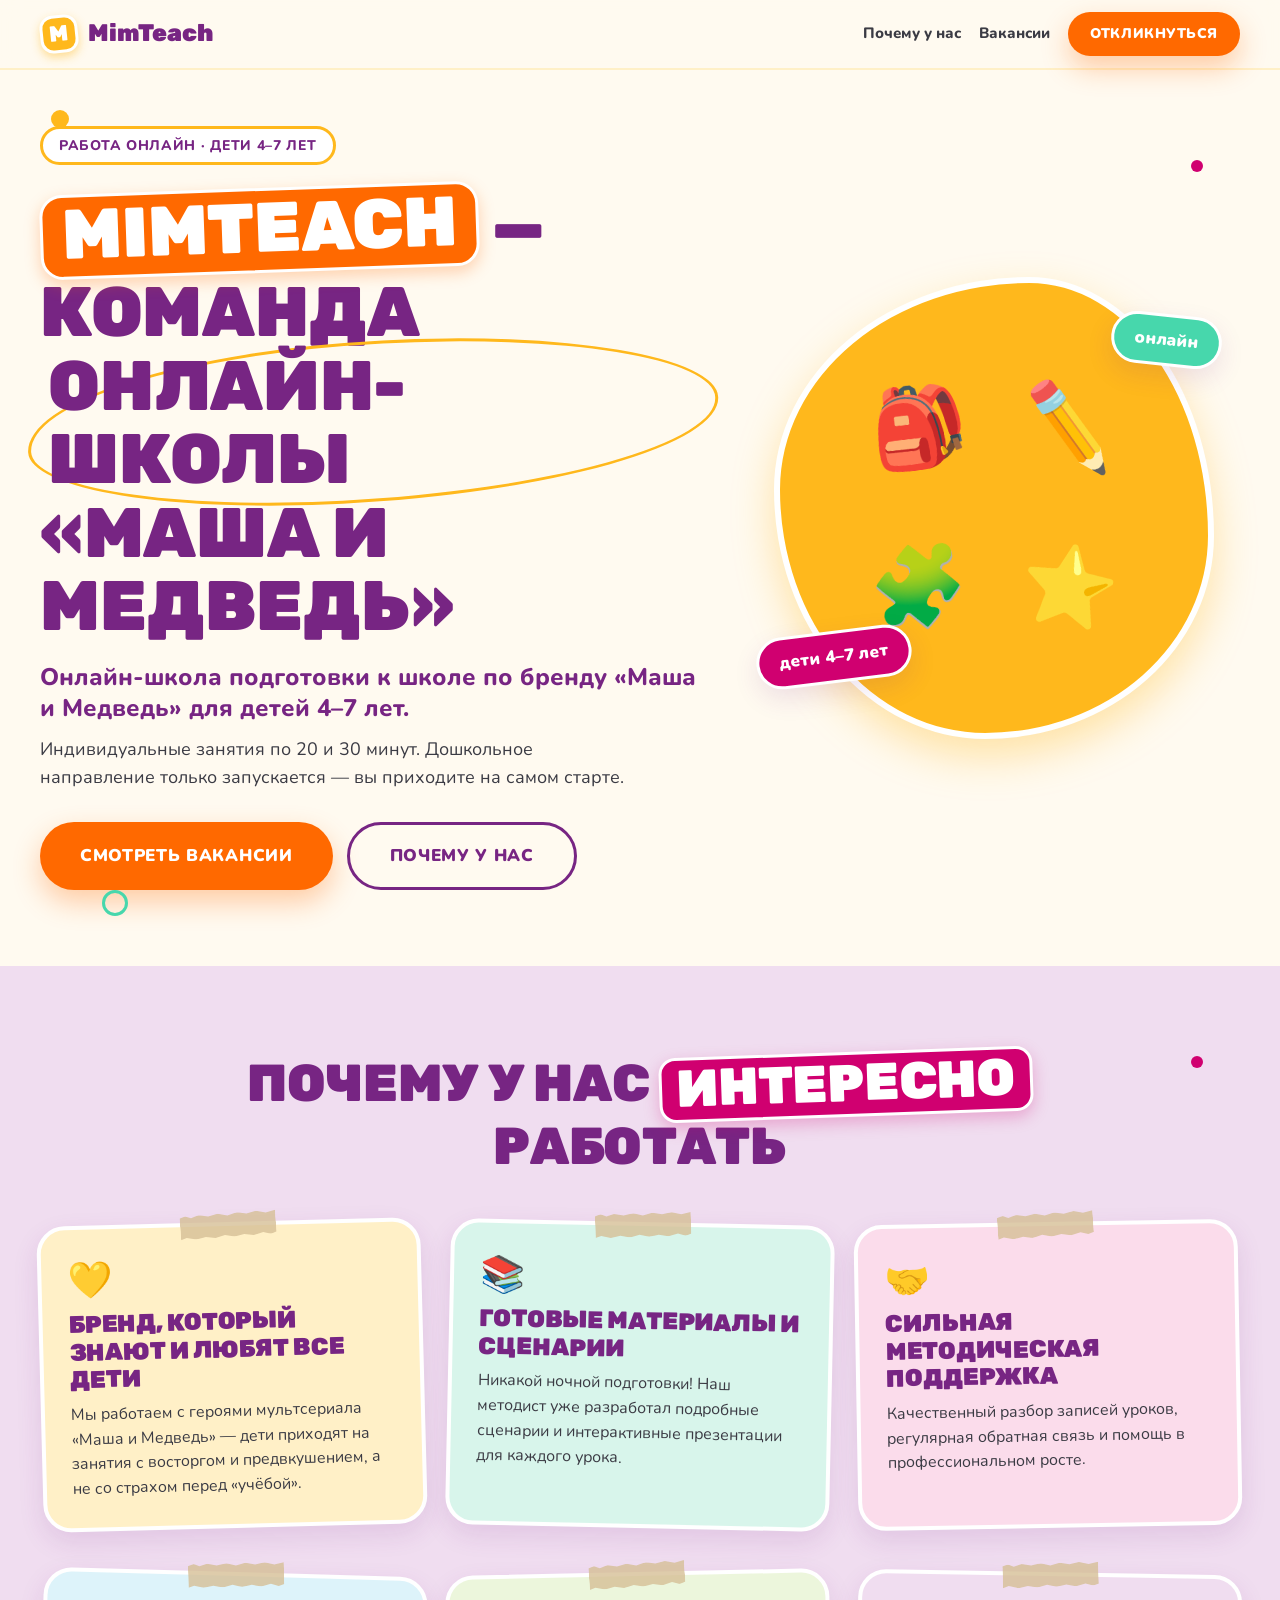
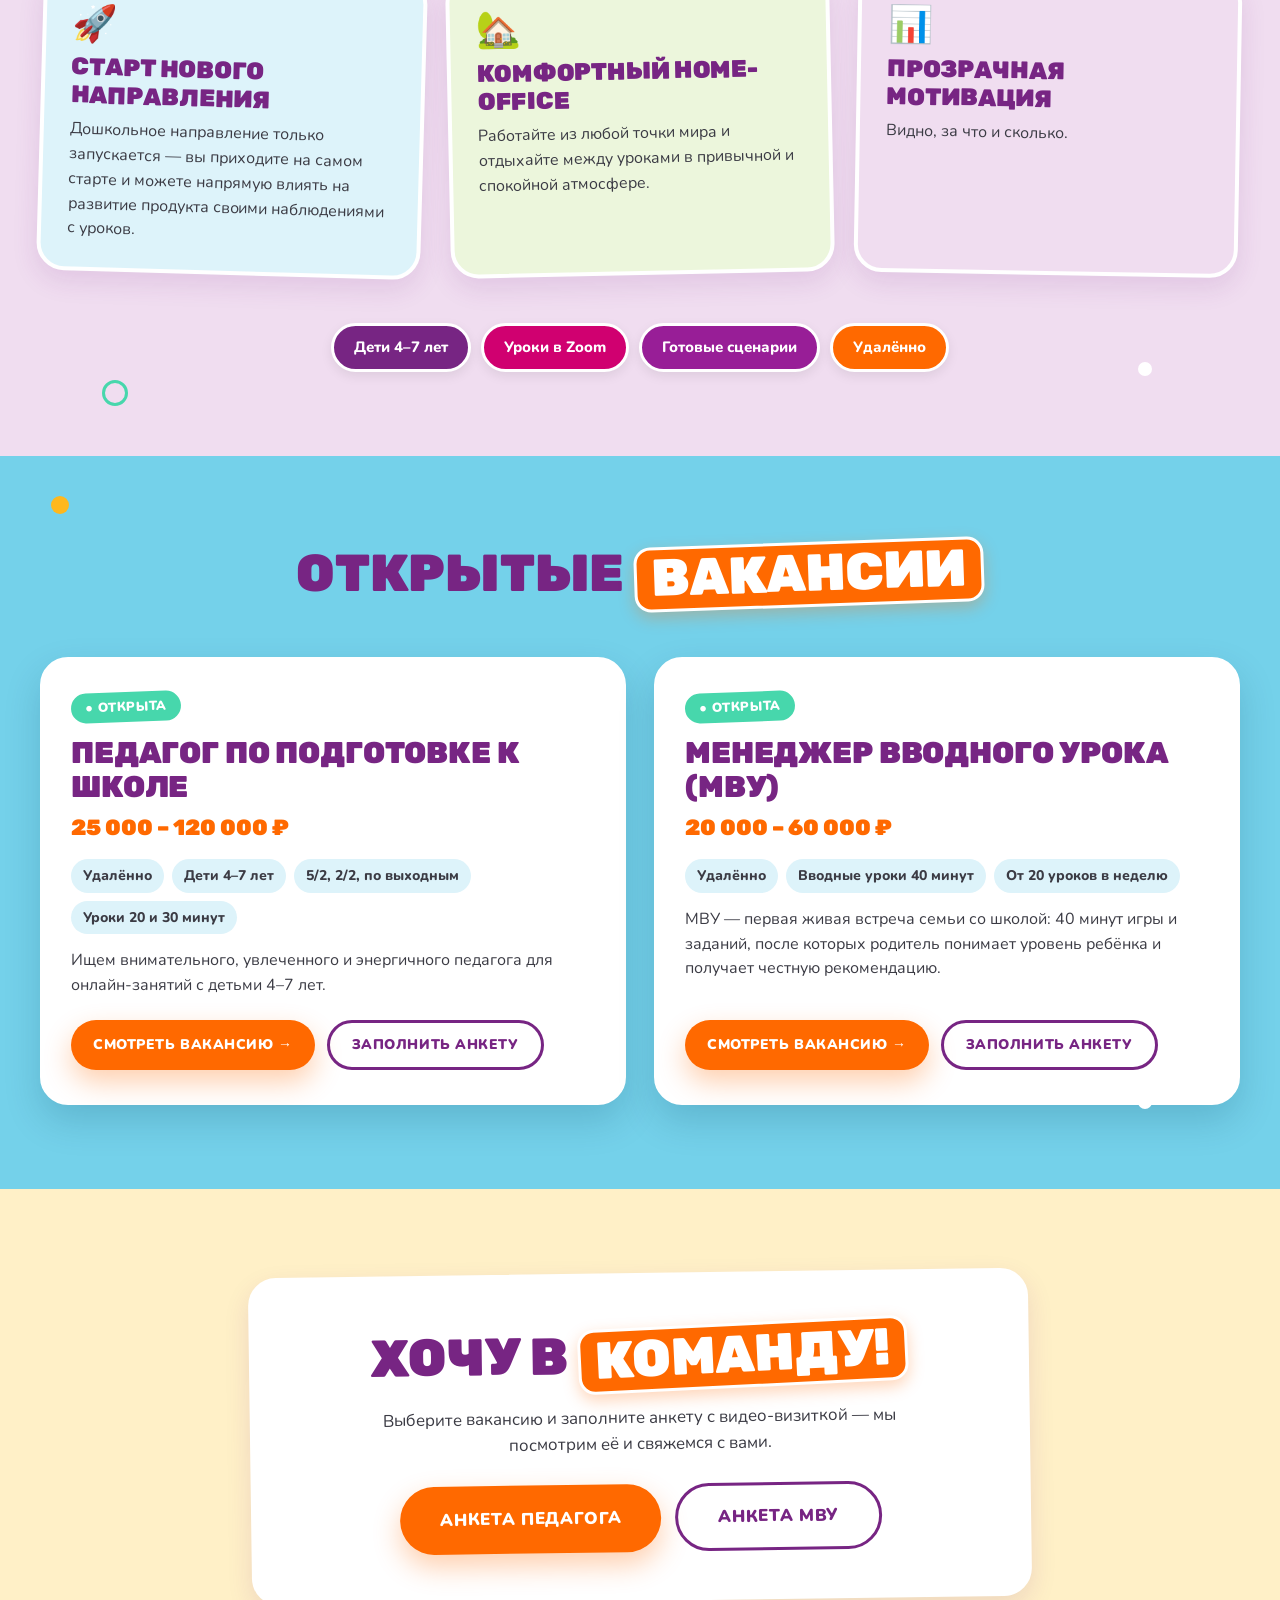
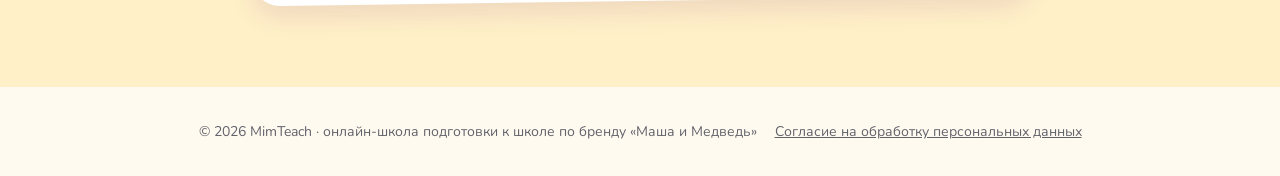
==== index.html @ b466d175 "Сайт mim-teach.ru: лендинг, вакансии педагога и МВУ, анкеты Анкеты пишут в hr_applications базы MimT" ====
<!DOCTYPE html>
<html lang="ru">
<head>
<meta charset="UTF-8">
<meta name="viewport" content="width=device-width, initial-scale=1.0">
<meta name="theme-color" content="#FFB81C">
<title>MimTeach — работа в онлайн-школе «Маша и Медведь»</title>
<meta name="description" content="Вакансии онлайн-школы подготовки к школе по бренду «Маша и Медведь»: педагог по подготовке к школе и менеджер вводного урока. Дети 4–7 лет, онлайн.">
<link rel="icon" href="data:image/svg+xml,%3Csvg xmlns='http://www.w3.org/2000/svg' viewBox='0 0 64 64'%3E%3Crect width='64' height='64' rx='18' fill='%23772583'/%3E%3Ctext x='32' y='46' font-family='Arial Black,Arial,sans-serif' font-weight='900' font-size='38' text-anchor='middle' fill='%23FFB81C'%3EM%3C/text%3E%3C/svg%3E">
<link rel="preconnect" href="https://fonts.googleapis.com">
<link rel="preconnect" href="https://fonts.gstatic.com" crossorigin>
<link href="https://fonts.googleapis.com/css2?family=Nunito:wght@400;600;700;800;900&family=Rubik:wght@700;900&display=swap" rel="stylesheet">
<link rel="stylesheet" href="assets/site.css">
<style>
/* первый экран: две колонки, справа — жёлтое «пятно» с эмодзи (без картинок и персонажей) */
.hero{padding:56px 0 76px;position:relative;overflow:hidden}
.hero .wrap{display:grid;grid-template-columns:minmax(0,1.15fr) minmax(0,.85fr);gap:40px;align-items:center}
@media(max-width:900px){.hero .wrap{grid-template-columns:minmax(0,1fr)}.hero{padding:36px 0 56px}}
.hero h1{margin:20px 0 18px}
.hero .sub{font-size:clamp(19px,2.2vw,24px);font-weight:800;color:var(--purple);line-height:1.3}
.hero .txt{margin-top:12px;font-size:18px;max-width:600px}
.hero-cta{display:flex;flex-wrap:wrap;gap:14px;margin-top:30px}
.hero-visual{position:relative;max-width:440px;width:100%;margin:0 auto;aspect-ratio:400/420}
.blob{position:absolute;inset:0;background:var(--yellow);border:6px solid #fff;
  border-radius:58% 42% 52% 48% / 46% 56% 44% 54%;box-shadow:0 18px 40px rgba(255,184,28,.35)}
.blob-in{position:absolute;inset:0;display:grid;grid-template-columns:1fr 1fr;place-items:center;padding:16%;
  font-size:clamp(46px,9vw,78px);line-height:1}
.blob-in span:nth-child(odd){transform:rotate(-8deg)}
.blob-in span:nth-child(even){transform:rotate(9deg)}
.tilt{position:absolute;left:-4%;bottom:12%;background:var(--magenta);color:#fff;font-weight:900;font-size:17px;
  padding:10px 20px;border-radius:999px;border:3px solid #fff;transform:rotate(-7deg);box-shadow:var(--shadow)}
.tilt.t2{left:auto;right:-2%;bottom:auto;top:8%;background:var(--mint);transform:rotate(6deg)}
@media(max-width:620px){.hero-visual{max-width:300px}.tilt{left:0}.tilt.t2{right:0}}
.hero .facts-row{margin-top:30px}

/* вакансии */
.vac-grid{display:grid;grid-template-columns:repeat(2,minmax(0,1fr));gap:28px}
@media(max-width:860px){.vac-grid{grid-template-columns:minmax(0,1fr)}}
.vac{background:#fff;border:5px solid #fff;border-radius:var(--r-card);padding:30px 26px;box-shadow:0 16px 36px rgba(0,60,90,.18);
  display:flex;flex-direction:column}
.vac .open{display:inline-block;align-self:flex-start;font-size:13px;font-weight:900;letter-spacing:.05em;text-transform:uppercase;
  color:#fff;background:var(--mint);padding:5px 14px;border-radius:999px;transform:rotate(-2deg)}
.vac h3{font-size:clamp(22px,2.6vw,30px);margin:14px 0 6px}
.vac .pay{font-family:'Rubik',sans-serif;font-weight:900;font-size:22px;color:var(--orange)}
.vac .meta{display:flex;flex-wrap:wrap;gap:8px;margin:14px 0}
.vac .meta span{font-size:14px;font-weight:800;background:var(--p-sky);padding:6px 12px;border-radius:999px}
.vac p{font-size:16px;flex:1}
.vac .acts{display:flex;flex-wrap:wrap;gap:12px;margin-top:22px}
@media(max-width:560px){.vac .acts .btn{width:100%}}

/* финальный призыв */
.final .box{max-width:780px;margin:0 auto;background:#fff;border:5px solid #fff;border-radius:var(--r-card);
  padding:44px 30px;text-align:center;box-shadow:var(--shadow);transform:rotate(-.8deg)}
.final .box p{margin:14px auto 26px;max-width:560px}
.final .acts{display:flex;flex-wrap:wrap;justify-content:center;gap:14px}
@media(max-width:560px){.final .acts .btn{width:100%}.final .box{padding:34px 20px}}
</style>
</head>
<body>

<header class="header">
  <div class="wrap">
    <a href="index.html" class="logo"><span class="mark">M</span>MimTeach</a>
    <nav>
      <a class="link" href="#why">Почему у нас</a>
      <a class="link" href="#vacancies">Вакансии</a>
      <a class="btn btn-orange btn-sm" href="#vacancies">Откликнуться</a>
    </nav>
  </div>
</header>

<!-- ============ ПЕРВЫЙ ЭКРАН ============ -->
<section class="hero">
  <span class="spark s1"></span><span class="spark s2"></span><span class="spark s3"></span>
  <div class="wrap">
    <div>
      <span class="eyebrow">Работа онлайн · дети 4–7 лет</span>
      <h1><span class="plaque">MimTeach</span> — команда <span class="ring">онлайн-школы</span> «Маша и Медведь»</h1>
      <p class="sub">Онлайн-школа подготовки к школе по бренду «Маша и Медведь» для детей 4–7 лет.</p>
      <p class="txt">Индивидуальные занятия по 20 и 30 минут. Дошкольное направление только запускается — вы приходите на самом старте.</p>
      <div class="hero-cta">
        <a href="#vacancies" class="btn btn-orange">Смотреть вакансии</a>
        <a href="#why" class="btn btn-ghost">Почему у нас</a>
      </div>
    </div>
    <div class="hero-visual" aria-hidden="true">
      <div class="blob"></div>
      <div class="blob-in"><span>🎒</span><span>✏️</span><span>🧩</span><span>⭐</span></div>
      <div class="tilt">дети 4–7 лет</div>
      <div class="tilt t2">онлайн</div>
    </div>
  </div>
</section>

<!-- ============ ПОЧЕМУ У НАС (тексты — из описаний вакансий) ============ -->
<section class="section bg-lilac" id="why">
  <span class="spark s2"></span><span class="spark s3"></span><span class="spark s4"></span>
  <div class="wrap">
    <div class="sec-head">
      <h2>Почему у нас <span class="plaque mag">интересно</span> работать</h2>
    </div>
    <div class="stickers">
      <div class="sticker"><div class="ico">💛</div><h3>Бренд, который знают и любят все дети</h3>
        <p>Мы работаем с героями мультсериала «Маша и Медведь» — дети приходят на занятия с восторгом и предвкушением, а не со страхом перед «учёбой».</p></div>
      <div class="sticker"><div class="ico">📚</div><h3>Готовые материалы и сценарии</h3>
        <p>Никакой ночной подготовки! Наш методист уже разработал подробные сценарии и интерактивные презентации для каждого урока.</p></div>
      <div class="sticker"><div class="ico">🤝</div><h3>Сильная методическая поддержка</h3>
        <p>Качественный разбор записей уроков, регулярная обратная связь и помощь в профессиональном росте.</p></div>
      <div class="sticker"><div class="ico">🚀</div><h3>Старт нового направления</h3>
        <p>Дошкольное направление только запускается — вы приходите на самом старте и можете напрямую влиять на развитие продукта своими наблюдениями с уроков.</p></div>
      <div class="sticker"><div class="ico">🏡</div><h3>Комфортный home-office</h3>
        <p>Работайте из любой точки мира и отдыхайте между уроками в привычной и спокойной атмосфере.</p></div>
      <div class="sticker"><div class="ico">📊</div><h3>Прозрачная мотивация</h3>
        <p>Видно, за что и сколько.</p></div>
    </div>
    <div class="facts-row" style="justify-content:center;margin-top:48px">
      <span class="fact">Дети 4–7 лет</span>
      <span class="fact">Уроки в Zoom</span>
      <span class="fact">Готовые сценарии</span>
      <span class="fact">Удалённо</span>
    </div>
  </div>
</section>

<!-- ============ ВАКАНСИИ ============ -->
<section class="section bg-sky" id="vacancies">
  <span class="spark s1"></span><span class="spark s4"></span>
  <div class="wrap">
    <div class="sec-head">
      <h2>Открытые <span class="plaque">вакансии</span></h2>
    </div>
    <div class="vac-grid">
      <div class="vac">
        <span class="open">● Открыта</span>
        <h3>Педагог по подготовке к школе</h3>
        <div class="pay">25 000 – 120 000 ₽</div>
        <div class="meta"><span>Удалённо</span><span>Дети 4–7 лет</span><span>5/2, 2/2, по выходным</span><span>Уроки 20 и 30 минут</span></div>
        <p>Ищем внимательного, увлеченного и энергичного педагога для онлайн-занятий с детьми 4–7 лет.</p>
        <div class="acts">
          <a href="vacancy-teacher.html" class="btn btn-orange btn-sm">Смотреть вакансию →</a>
          <a href="apply-teacher.html" class="btn btn-ghost btn-sm">Заполнить анкету</a>
        </div>
      </div>
      <div class="vac">
        <span class="open">● Открыта</span>
        <h3>Менеджер вводного урока (МВУ)</h3>
        <div class="pay">20 000 – 60 000 ₽</div>
        <div class="meta"><span>Удалённо</span><span>Вводные уроки 40 минут</span><span>От 20 уроков в неделю</span></div>
        <p>МВУ — первая живая встреча семьи со школой: 40 минут игры и заданий, после которых родитель понимает уровень ребёнка и получает честную рекомендацию.</p>
        <div class="acts">
          <a href="vacancy-manager.html" class="btn btn-orange btn-sm">Смотреть вакансию →</a>
          <a href="apply-manager.html" class="btn btn-ghost btn-sm">Заполнить анкету</a>
        </div>
      </div>
    </div>
  </div>
</section>

<!-- ============ ФИНАЛЬНЫЙ ПРИЗЫВ ============ -->
<section class="section bg-yellow final">
  <div class="wrap">
    <div class="box">
      <h2>Хочу в <span class="plaque">команду!</span></h2>
      <p>Выберите вакансию и заполните анкету с видео-визиткой — мы посмотрим её и свяжемся с вами.</p>
      <div class="acts">
        <a href="apply-teacher.html" class="btn btn-orange">Анкета педагога</a>
        <a href="apply-manager.html" class="btn btn-ghost">Анкета МВУ</a>
      </div>
    </div>
  </div>
</section>

<footer class="footer">
  <div class="wrap">
    <div class="row">
      <span>© 2026 MimTeach · онлайн-школа подготовки к школе по бренду «Маша и Медведь»</span>
      <a href="soglasie.html">Согласие на обработку персональных данных</a>
    </div>
  </div>
</footer>

</body>
</html>
---- assets/site.css ----
/* MimTeach — общий стиль публичных страниц.
   Структура и приёмы — по правилам лендингов школы (плашка, обводка «от руки»,
   кнопки-таблетки, карточки-стикеры, секции разного цвета), цвета — палитра
   стайлгайда «Маша и Медведь», шрифты: заголовки Rubik 900, текст Nunito.
   Картинок и персонажей нет — только CSS-фигуры и эмодзи. */
:root{
  --yellow:#FFB81C; --orange:#FF6900; --orange-dark:#E25D00; --red:#EE2737; --magenta:#D00070;
  --violet:#981E97; --purple:#772583; --mint:#47D7AC; --lime:#A4D65E; --sky:#74D1EA;

  --bg:#FFFAF0; --white:#FFFFFF;
  --ink:#3B3B44; --ink-strong:#1A1A1A; --muted:#62626B; --line:#EADFEA;
  --error:#D32F2F; --error-bg:#FDECEC;

  --p-yellow:#FFF0C7; --p-mint:#D8F5EB; --p-sky:#DDF3FA; --p-lime:#ECF6DC;
  --p-pink:#FBDCEB; --p-lilac:#F0DDF0;

  --r-card:28px; --r-field:18px;
  --shadow:0 10px 26px rgba(119,37,131,.12);
  --shadow-btn:0 12px 28px rgba(255,105,0,.32);
}
*{box-sizing:border-box;margin:0;padding:0}
html{scroll-behavior:smooth;scroll-padding-top:80px;-webkit-text-size-adjust:100%}
body{font-family:'Nunito',-apple-system,'Segoe UI',Arial,sans-serif;font-size:17px;line-height:1.55;
  color:var(--ink);background:var(--bg);-webkit-font-smoothing:antialiased;overflow-x:hidden}
img,svg{max-width:100%}
a{color:var(--purple)}
h1,h2,h3,.h{font-family:'Rubik','Arial Black',sans-serif;font-weight:900;text-transform:uppercase;
  color:var(--purple);line-height:1.05;letter-spacing:-.005em;overflow-wrap:break-word;hyphens:auto}
h1{font-size:clamp(30px,6vw,70px)}
h2{font-size:clamp(27px,4.4vw,52px)}
h3{font-size:clamp(19px,2.2vw,24px);line-height:1.15}
.wrap{max-width:1240px;margin:0 auto;padding:0 20px}
.narrow{max-width:780px}

/* ---------- фирменные приёмы ---------- */
/* плашка: одно слово заголовка на цветной «пухлой» таблетке с белой обводкой */
.plaque{display:inline-block;background:var(--orange);color:#fff;padding:.02em .28em .06em;
  border-radius:.32em;border:3px solid #fff;box-shadow:0 6px 16px rgba(255,105,0,.28);
  transform:rotate(-2deg);margin:.04em 0}
.plaque.mag{background:var(--magenta);box-shadow:0 6px 16px rgba(208,0,112,.25)}
/* обводка «от руки» */
.ring{position:relative;display:inline-block;padding:0 .12em;z-index:0}
.ring::before{content:"";position:absolute;inset:-.12em -.18em -.08em;border:3px solid var(--yellow);
  border-radius:52% 48% 55% 45% / 58% 46% 54% 42%;transform:rotate(-3deg);z-index:-1}
.ring.mint::before{border-color:var(--mint)}

.eyebrow{display:inline-block;font-weight:800;font-size:14px;letter-spacing:.05em;text-transform:uppercase;
  color:var(--purple);background:var(--white);border:3px solid var(--yellow);padding:6px 16px;border-radius:999px}

/* кнопки-таблетки */
.btn{display:inline-flex;align-items:center;justify-content:center;gap:8px;text-align:center;
  font-family:'Nunito',sans-serif;font-weight:900;font-size:17px;letter-spacing:.04em;text-transform:uppercase;
  text-decoration:none;padding:18px 40px;border-radius:999px;border:none;cursor:pointer;
  transition:transform .15s,box-shadow .15s,background .15s}
.btn:hover{transform:translateY(-2px)}
.btn-orange{background:var(--orange);color:#fff;box-shadow:var(--shadow-btn)}
.btn-orange:hover{background:var(--orange-dark)}
.btn-white{background:#fff;color:var(--purple);box-shadow:var(--shadow)}
.btn-ghost{background:transparent;color:var(--purple);border:3px solid var(--purple)}
.btn-sm{padding:11px 22px;font-size:14px}
.btn-block{display:flex;width:100%}
@media(max-width:560px){.btn{padding:16px 24px;font-size:16px}.hero-cta .btn{width:100%}}
@media(max-width:560px){.btn.btn-sm{padding:10px 16px;font-size:13px}}

/* плашки-факты */
.facts-row{display:flex;flex-wrap:wrap;gap:10px}
.fact{display:inline-block;color:#fff;font-weight:800;font-size:15px;padding:10px 20px;border-radius:999px;
  border:3px solid #fff;box-shadow:0 4px 12px rgba(0,0,0,.08)}
.fact:nth-child(4n+1){background:var(--purple)}
.fact:nth-child(4n+2){background:var(--magenta)}
.fact:nth-child(4n+3){background:var(--violet)}
.fact:nth-child(4n+4){background:var(--orange)}

/* карточки-стикеры: пастель, белая обводка, лёгкий наклон, скотч */
.stickers{display:grid;grid-template-columns:repeat(3,1fr);gap:44px 24px}
@media(max-width:960px){.stickers{grid-template-columns:repeat(2,1fr)}}
@media(max-width:620px){.stickers{grid-template-columns:1fr;gap:34px}}
.sticker{position:relative;background:var(--p-yellow);border:4px solid #fff;border-radius:var(--r-card);
  padding:34px 26px 26px;box-shadow:var(--shadow)}
.sticker:nth-child(6n+1){background:var(--p-yellow);transform:rotate(-1.5deg)}
.sticker:nth-child(6n+2){background:var(--p-mint);transform:rotate(1.2deg)}
.sticker:nth-child(6n+3){background:var(--p-pink);transform:rotate(-1deg)}
.sticker:nth-child(6n+4){background:var(--p-sky);transform:rotate(1.6deg)}
.sticker:nth-child(6n+5){background:var(--p-lime);transform:rotate(-1.2deg)}
.sticker:nth-child(6n+6){background:var(--p-lilac);transform:rotate(1deg)}
.sticker::before{content:"";position:absolute;top:-13px;left:50%;width:96px;height:24px;margin-left:-48px;
  background:rgba(214,192,150,.8);transform:rotate(-3deg);
  clip-path:polygon(0 8%,6% 0,12% 10%,20% 0,30% 8%,40% 0,50% 10%,60% 0,70% 8%,80% 0,90% 10%,100% 2%,
    100% 92%,94% 100%,86% 90%,76% 100%,66% 92%,56% 100%,46% 90%,36% 100%,26% 92%,16% 100%,6% 90%,0 98%)}
.sticker .ico{font-size:36px;line-height:1;margin-bottom:12px}
.sticker h3{margin-bottom:8px}
.sticker p{font-size:16px}

/* ---------- шапка ---------- */
.header{position:sticky;top:0;z-index:50;background:rgba(255,250,240,.94);backdrop-filter:blur(10px);
  border-bottom:2px solid var(--p-yellow)}
.header .wrap{display:flex;align-items:center;gap:14px;padding-top:12px;padding-bottom:12px}
.logo{display:inline-flex;align-items:center;gap:10px;text-decoration:none;font-family:'Rubik',sans-serif;
  font-weight:900;font-size:24px;color:var(--purple);white-space:nowrap}
.logo .mark{display:inline-flex;align-items:center;justify-content:center;width:38px;height:38px;
  background:var(--yellow);color:#fff;border:3px solid #fff;border-radius:13px;font-size:22px;
  box-shadow:0 4px 10px rgba(255,184,28,.45);transform:rotate(-6deg)}
.header nav{margin-left:auto;display:flex;align-items:center;gap:18px}
.header nav a.link{font-weight:800;font-size:15px;color:var(--ink);text-decoration:none}
.header nav a.link:hover{color:var(--purple)}
@media(max-width:620px){.header nav a.link{display:none}.logo{font-size:21px}}

/* ---------- секции ---------- */
.section{padding:84px 0;position:relative;overflow:hidden}
@media(max-width:620px){.section{padding:56px 0}}
.sec-head{text-align:center;max-width:820px;margin:0 auto 48px}
.sec-head p{margin-top:14px;font-size:18px}
.bg-lilac{background:var(--p-lilac)}
.bg-sky{background:var(--sky)}
.bg-yellow{background:var(--p-yellow)}
.bg-mint{background:var(--p-mint)}

/* декоративные искорки по краям — на телефоне скрыты */
.spark{position:absolute;border-radius:50%;pointer-events:none}
.spark.s1{width:18px;height:18px;background:var(--yellow);top:40px;left:4%}
.spark.s2{width:12px;height:12px;background:var(--magenta);top:90px;right:6%}
.spark.s3{width:26px;height:26px;border:3px solid var(--mint);bottom:50px;left:8%}
.spark.s4{width:14px;height:14px;background:#fff;bottom:80px;right:10%}
@media(max-width:760px){.spark{display:none}}

/* ---------- подвал ---------- */
.footer{padding:34px 0;text-align:center;font-size:14px;color:var(--muted);border-top:2px solid var(--p-yellow)}
.footer a{color:var(--muted)}
.footer .row{display:flex;flex-wrap:wrap;justify-content:center;gap:6px 18px}

/* ---------- вакансия ---------- */
.vhero{padding:38px 0 46px;background:var(--p-yellow);position:relative;overflow:hidden}
.back{display:inline-block;font-weight:800;font-size:15px;color:var(--muted);text-decoration:none}
.back:hover{color:var(--purple)}
.vhero h1{margin:18px 0 12px;font-size:clamp(30px,5.2vw,60px)}
.vhero .sub{font-size:19px;font-weight:700;color:var(--purple);max-width:780px}
.vhero .chips{display:flex;flex-wrap:wrap;gap:10px;margin-top:22px}
.vhero .chips span{font-size:15px;font-weight:800;background:#fff;border:3px solid #fff;color:var(--ink);
  padding:8px 16px;border-radius:999px;box-shadow:0 4px 12px rgba(119,37,131,.08)}
.vbody{display:grid;grid-template-columns:minmax(0,1fr) 340px;gap:44px;padding:54px 0 70px;align-items:start}
@media(max-width:960px){.vbody{grid-template-columns:minmax(0,1fr);gap:34px}}
.block{margin-bottom:40px}
.block h2{font-size:clamp(23px,3vw,34px);margin-bottom:18px}
.lead{font-size:19px}
.lead + .lead{margin-top:12px}
.jd{list-style:none;display:flex;flex-direction:column;gap:12px}
.jd li{display:flex;gap:12px;align-items:flex-start;font-size:17px}
.jd li::before{content:"";flex-shrink:0;width:12px;height:12px;border-radius:50%;margin-top:7px;
  background:var(--yellow);box-shadow:0 0 0 3px var(--p-yellow)}
.jd.req li::before{background:var(--orange);box-shadow:0 0 0 3px #FFE1CC}
.jd.cond li::before{background:var(--mint);box-shadow:0 0 0 3px var(--p-mint)}
.jd li b{color:var(--purple)}
.callout{margin-top:18px;background:#fff;border:3px dashed var(--orange);border-radius:22px;padding:16px 20px;
  font-weight:700}
.aside{position:sticky;top:90px;background:#fff;border:4px solid var(--p-yellow);border-radius:var(--r-card);
  padding:28px 24px;box-shadow:var(--shadow)}
@media(max-width:960px){.aside{position:static;order:-1}}
.aside .pay{font-family:'Rubik',sans-serif;font-weight:900;font-size:28px;color:var(--purple);line-height:1.15}
.aside .pay-sub{font-size:15px;color:var(--muted);margin-top:6px}
.aside hr{border:none;border-top:2px dashed var(--line);margin:20px 0}
.aside .facts{list-style:none;display:flex;flex-direction:column;gap:12px;margin-bottom:22px}
.aside .facts li{font-size:15px}
.aside .facts b{display:block;font-size:12px;letter-spacing:.05em;text-transform:uppercase;color:var(--muted)}
.cards2{display:grid;grid-template-columns:repeat(2,1fr);gap:36px 22px;margin-top:10px}
@media(max-width:620px){.cards2{grid-template-columns:1fr}}

/* ---------- 404 / согласие ---------- */
.doc{padding:40px 0 80px}
.doc h1{font-size:clamp(24px,3.6vw,38px);margin:16px 0 8px}
.doc .rev{font-size:14px;color:var(--muted);margin-bottom:24px}
.doc p,.doc li{margin-bottom:12px;font-size:16px}
.doc ul{margin:0 0 12px 22px}
.todo{background:var(--p-yellow);border-radius:6px;padding:0 4px;font-weight:800;color:var(--purple)}
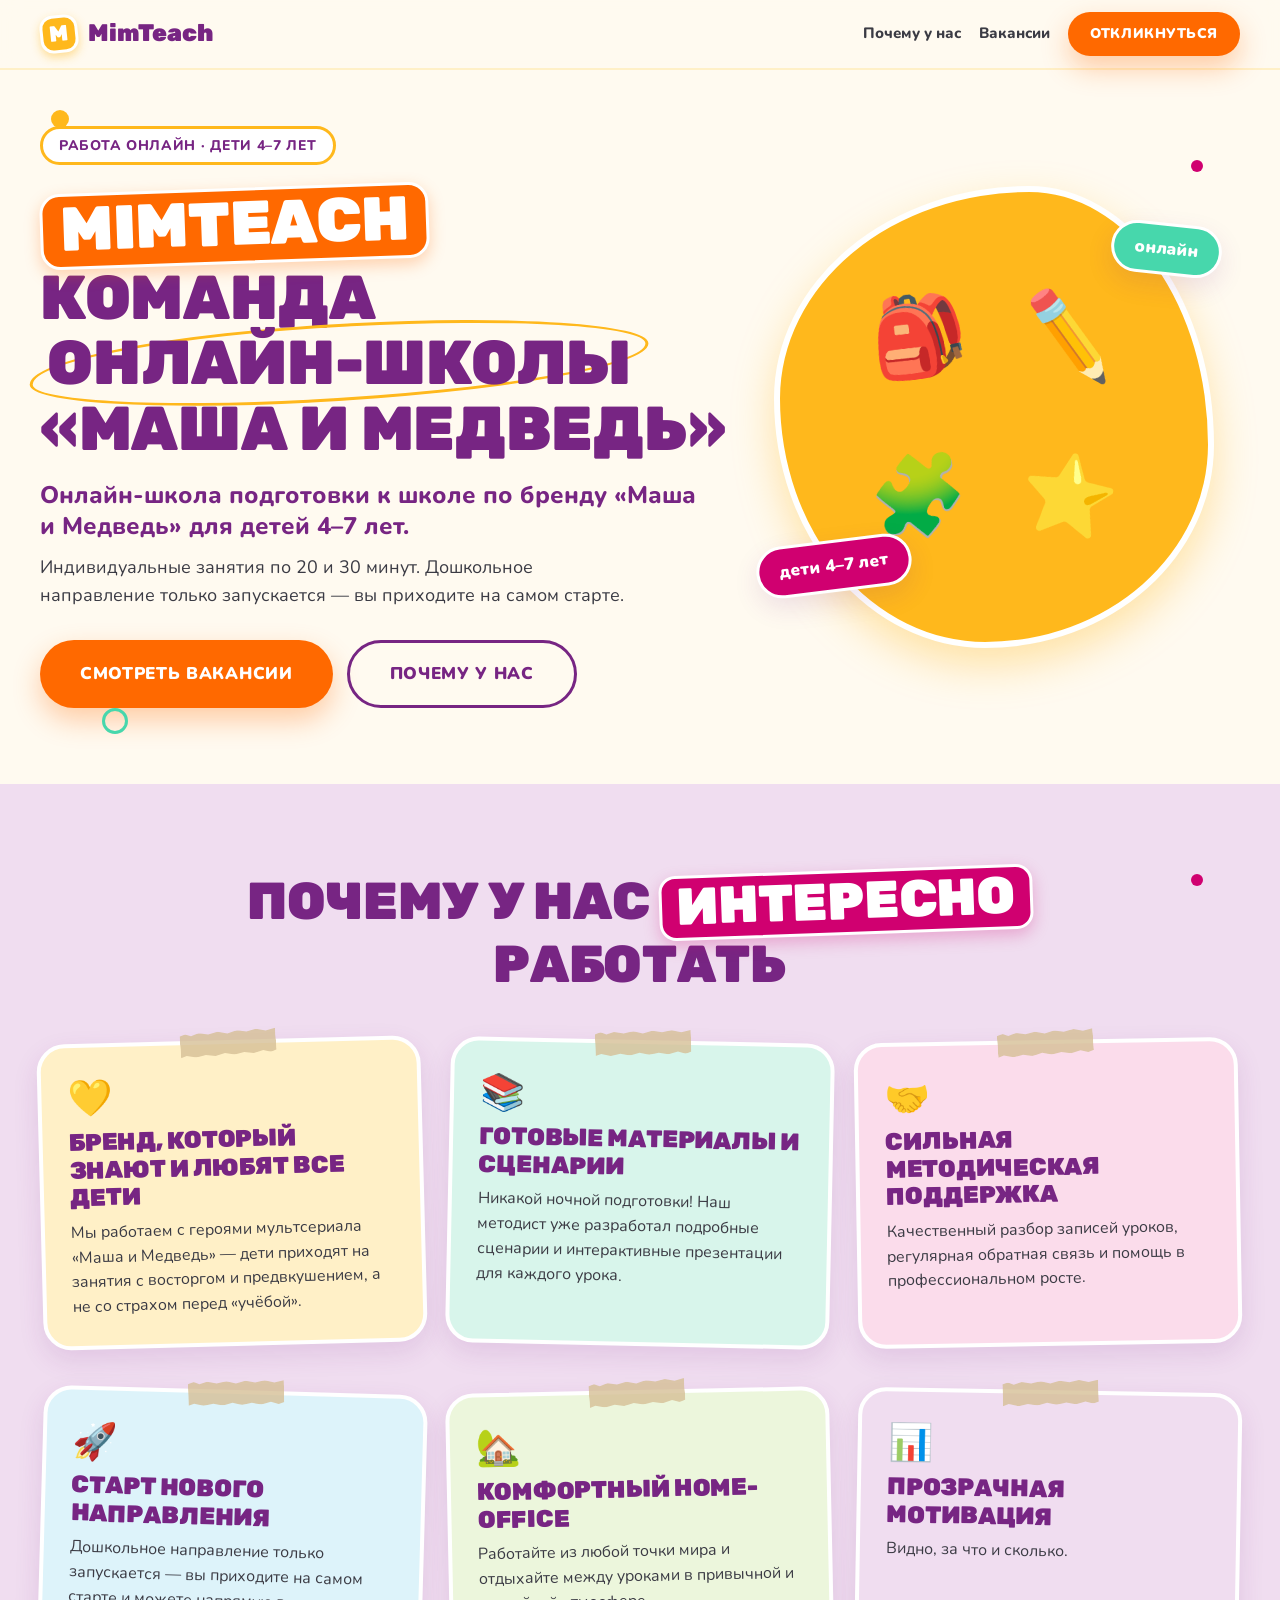
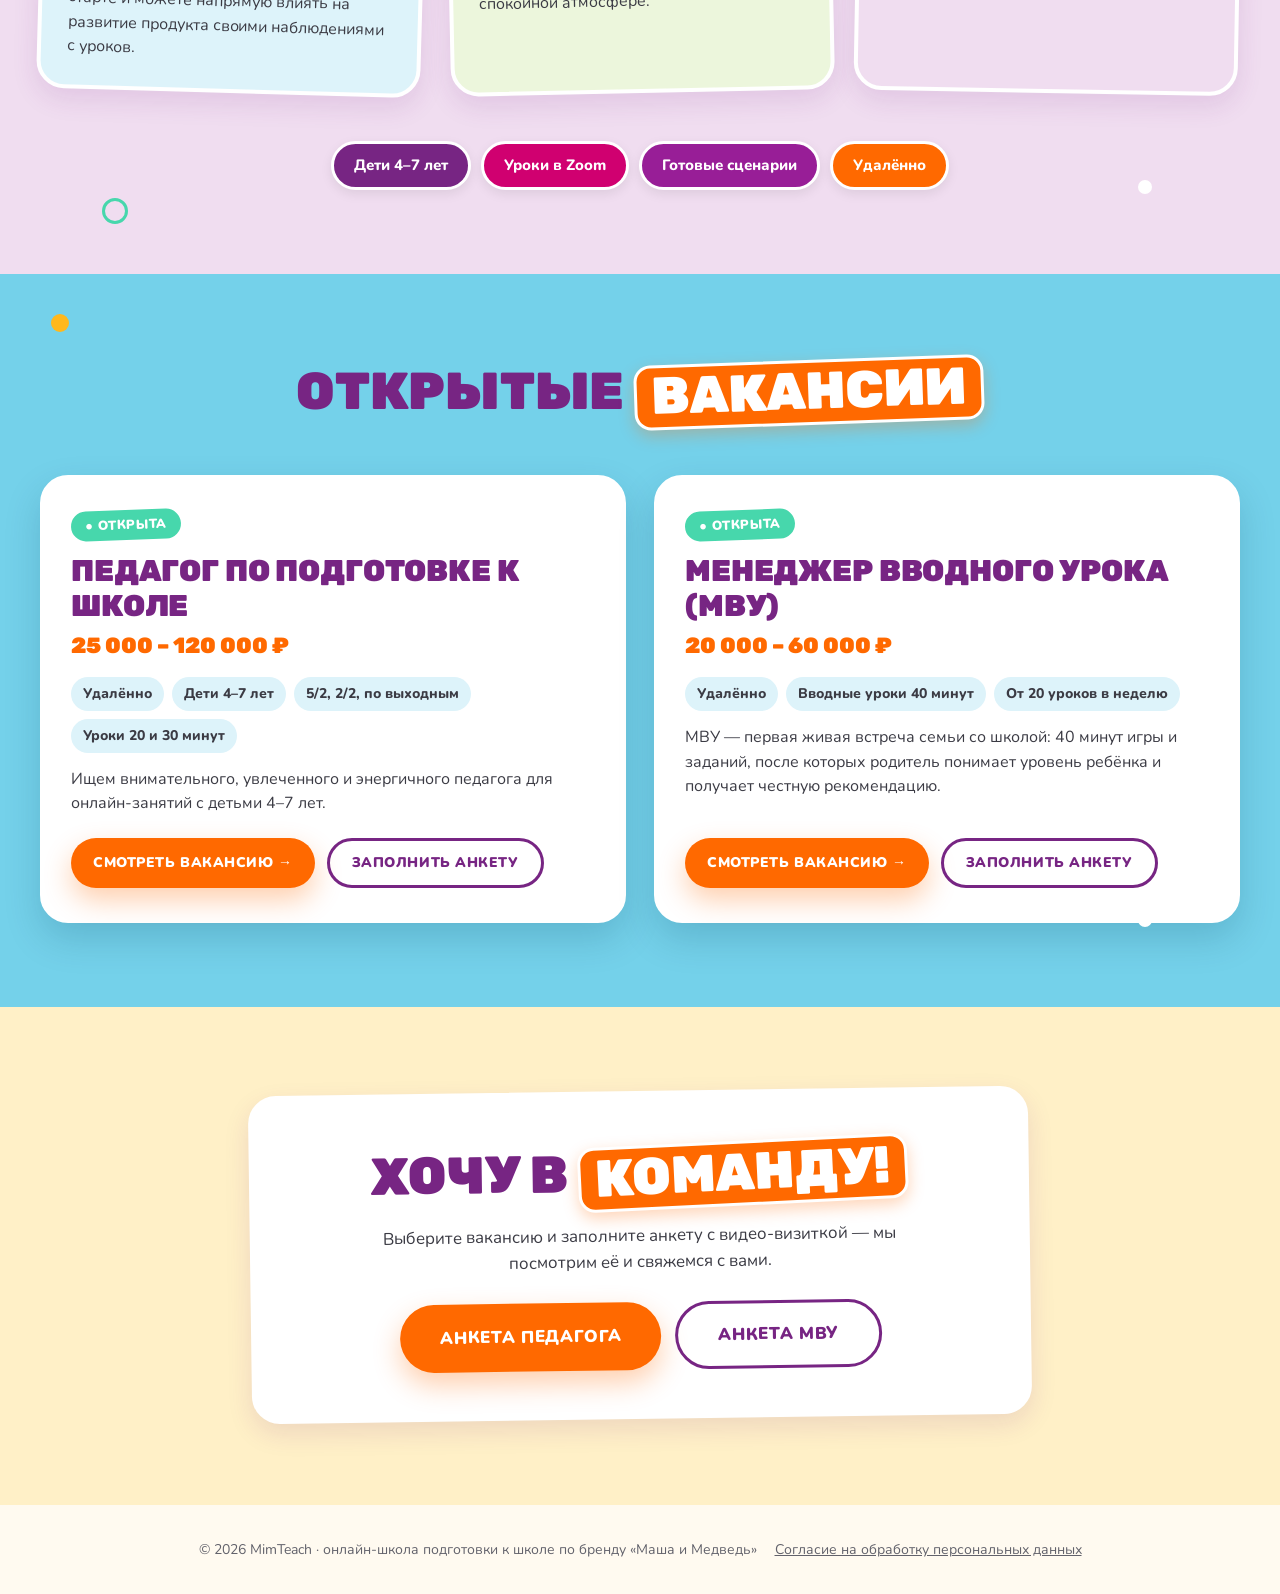
==== commit a6bddcf5: "Заголовок главной: без переносов внутри слов Co-Authored-By: Claude Opus 5.5 <noreply@anthropic.com>" ====
--- a/index.html
+++ b/index.html
@@ -75,7 +75,7 @@
   <div class="wrap">
     <div>
       <span class="eyebrow">Работа онлайн · дети 4–7 лет</span>
-      <h1><span class="plaque">MimTeach</span> — команда <span class="ring">онлайн-школы</span> «Маша и Медведь»</h1>
+      <h1><span class="plaque">MimTeach</span><br>команда <span class="ring nowrap">онлайн-школы</span> <span class="nowrap">«Маша и Медведь»</span></h1>
       <p class="sub">Онлайн-школа подготовки к школе по бренду «Маша и Медведь» для детей 4–7 лет.</p>
       <p class="txt">Индивидуальные занятия по 20 и 30 минут. Дошкольное направление только запускается — вы приходите на самом старте.</p>
       <div class="hero-cta">
--- a/assets/site.css
+++ b/assets/site.css
@@ -25,8 +25,10 @@
 img,svg{max-width:100%}
 a{color:var(--purple)}
 h1,h2,h3,.h{font-family:'Rubik','Arial Black',sans-serif;font-weight:900;text-transform:uppercase;
-  color:var(--purple);line-height:1.05;letter-spacing:-.005em;overflow-wrap:break-word;hyphens:auto}
-h1{font-size:clamp(30px,6vw,70px)}
+  color:var(--purple);line-height:1.05;letter-spacing:-.005em;overflow-wrap:break-word;hyphens:manual}
+/* не переносить внутри слов и названий: «ко-манда» в заголовке выглядела плохо (26.10.2026) */
+.nowrap{white-space:nowrap}
+h1{font-size:clamp(28px,5.2vw,62px)}
 h2{font-size:clamp(27px,4.4vw,52px)}
 h3{font-size:clamp(19px,2.2vw,24px);line-height:1.15}
 .wrap{max-width:1240px;margin:0 auto;padding:0 20px}
